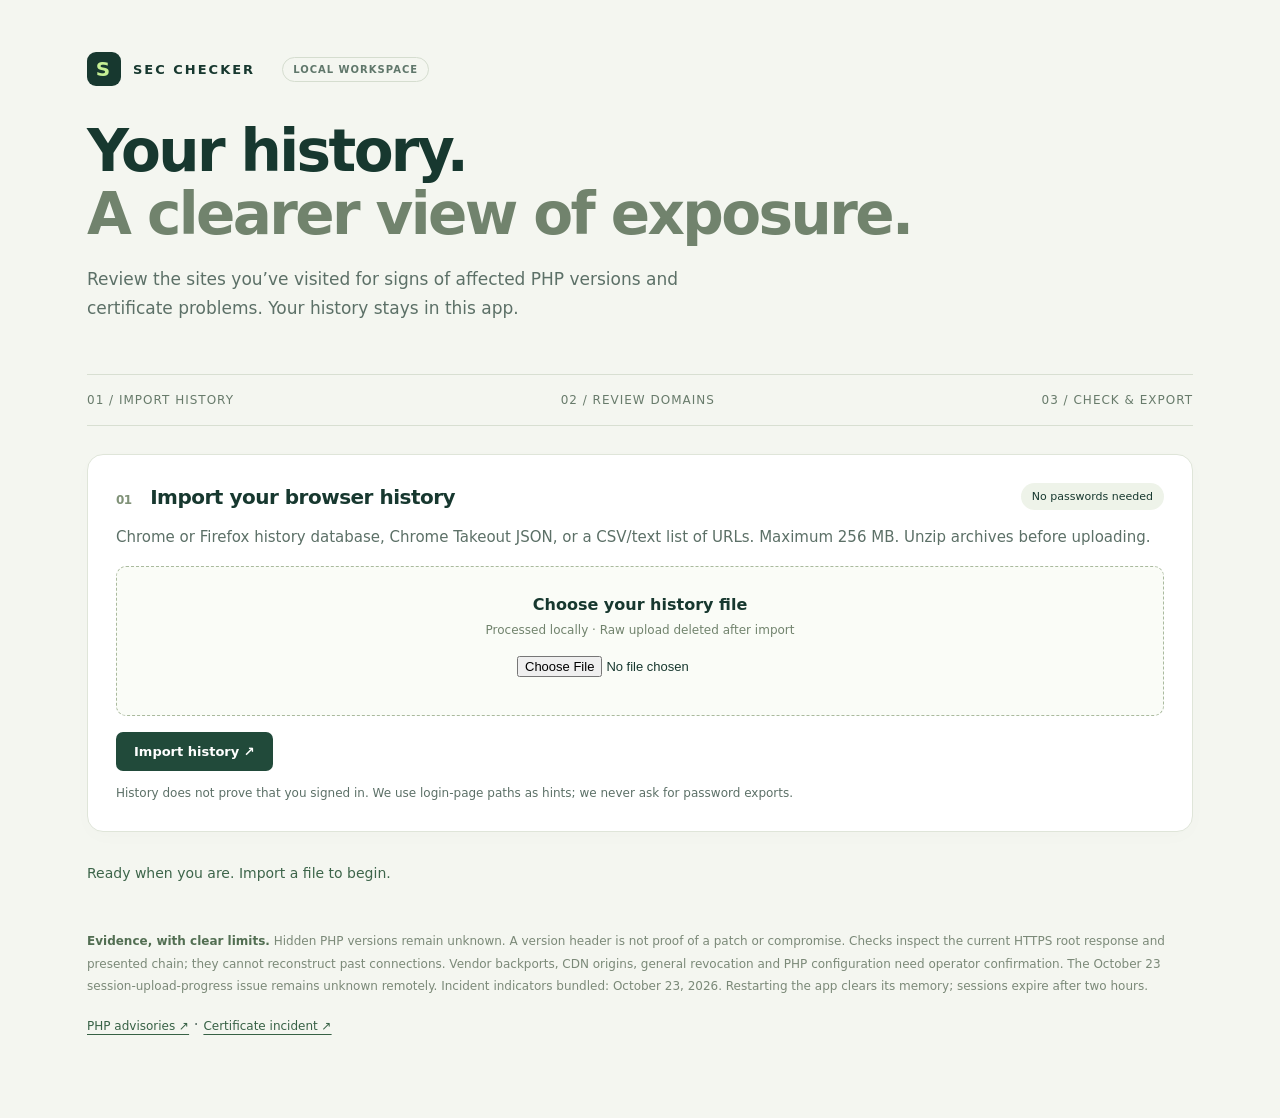
==== templates/index.html @ a04092db "Fri 23 Oct 16:47:16 BST 2026  - new project" ====
<!doctype html>
<html lang="en"><head><meta charset="utf-8"><meta name="viewport" content="width=device-width, initial-scale=1"><meta name="csrf-token" content="{{ csrf }}"><title>Sec Checker · Private exposure review</title><link rel="stylesheet" href="/static/app.css"></head>
<body><main><header><div class="brand"><span class="mark">S</span> SEC CHECKER <span class="local">LOCAL WORKSPACE</span></div><h1>Your history.<br><span>A clearer view of exposure.</span></h1><p>Review the sites you’ve visited for signs of affected PHP versions and certificate problems. Your history stays in this app.</p></header>
<div class="steps"><span>01 / Import history</span><span>02 / Review domains</span><span>03 / Check & export</span></div>
<section><div class="section-heading"><h2><b>01</b> Import your browser history</h2><span class="pill">No passwords needed</span></div><p>Chrome or Firefox history database, Chrome Takeout JSON, or a CSV/text list of URLs. Maximum 256 MB. Unzip archives before uploading.</p><form id="upload-form"><label class="upload-zone" for="history"><strong>Choose your history file</strong><span>Processed locally · Raw upload deleted after import</span><input id="history" name="history" type="file" required></label><button id="upload" type="submit">Import history <span>↗</span></button></form><p class="notice">History does not prove that you signed in. We use login-page paths as hints; we never ask for password exports.</p></section>
<section id="review" hidden><div class="section-heading"><h2><b>02</b> Decide what gets checked</h2><span id="domain-count" class="pill"></span></div><p>Common adult domains are filtered automatically. Review the remaining names and leave sensitive sites unchecked. The automatic filter is incomplete.</p><div class="tools"><input type="search" id="search" aria-label="Filter domains" placeholder="Search domains…"><button id="hints" class="secondary">Select login hints</button><button id="visible" class="secondary">Select visible</button><button id="none" class="secondary">Clear selection</button></div><div id="domains"></div><div class="selection"><span id="selected">0 selected</span><label><input id="reviewed" type="checkbox"> I reviewed the selection and excluded sensitive sites.</label></div><div class="actions"><button id="scan">Check selected sites ↗</button><button id="cancel" class="secondary" disabled>Stop scan</button><button id="clear" class="secondary">Clear imported data</button></div><p class="notice">Each selected site sees a direct anonymous connection from your IP address. No credentials, cookies or exploit payloads are sent. Private network addresses are skipped.</p></section>
<p id="message" role="status" aria-live="polite">Ready when you are. Import a file to begin.</p>
<section id="findings" hidden><div class="section-heading"><h2><b>03</b> Review the evidence</h2><div class="downloads"><a href="/api/report/html" download>HTML ↗</a><a href="/api/report/csv" download>CSV ↗</a><a href="/api/report/json" download>JSON ↗</a></div></div><div id="summary" class="summary"></div><progress id="progress" value="0" max="1"></progress><div class="table-wrap"><table><thead><tr><th>Domain</th><th>Certificate / TLS</th><th>PHP evidence</th></tr></thead><tbody id="results"></tbody></table></div></section>
<footer><strong>Evidence, with clear limits.</strong> Hidden PHP versions remain unknown. A version header is not proof of a patch or compromise. Checks inspect the current HTTPS root response and presented chain; they cannot reconstruct past connections. Vendor backports, CDN origins, general revocation and PHP configuration need operator confirmation. The October 23 session-upload-progress issue remains unknown remotely. Incident indicators bundled: October 23, 2026. Restarting the app clears its memory; sessions expire after two hours.<p><a href="https://www.php.net/archive/2026.php" target="_blank" rel="noreferrer">PHP advisories ↗</a> · <a href="https://emudhra.we-have-a-problem.com/" target="_blank" rel="noreferrer">Certificate incident ↗</a></p></footer></main><script src="/static/app.js"></script></body></html>
---- static/app.css ----
:root{font-family:Inter,ui-sans-serif,system-ui,sans-serif;color:#17382f;background:#f4f6f0;font-synthesis:none}*{box-sizing:border-box}body{margin:0}main{max-width:1170px;margin:auto;padding:44px 32px}header{padding:8px 0 34px;max-width:850px}.brand{font-size:13px;font-weight:800;letter-spacing:2px;display:flex;align-items:center;gap:12px}.mark{display:grid;place-items:center;width:34px;height:34px;background:#17382f;color:#c6ef94;border-radius:9px;font-size:20px}.local{font-size:10px;color:#60776b;border:1px solid #d5ddcf;border-radius:20px;padding:6px 10px;letter-spacing:1px;margin-left:15px}h1{font-size:clamp(35px,5vw,58px);line-height:1.08;letter-spacing:-2.6px;margin:34px 0 20px}h1 span{color:#71836d}p{font-size:15px;line-height:1.7;color:#5c7067}header p{max-width:640px;font-size:17px}.steps{display:flex;justify-content:space-between;padding:18px 0;border-block:1px solid #d8dfd2;color:#687b6b;font-size:12px;text-transform:uppercase;letter-spacing:1px;margin-bottom:28px}section{background:#fff;border:1px solid #dfe5d9;border-radius:16px;margin:20px 0;padding:28px;box-shadow:0 5px 20px #29452b04}.section-heading{display:flex;gap:16px;align-items:center;justify-content:space-between}h2{font-size:20px;letter-spacing:-.5px;margin:0}h2 b{font-size:12px;color:#809278;margin-right:12px}.pill{font-size:11px;background:#eef3e9;padding:7px 11px;border-radius:20px;white-space:nowrap}.upload-zone{display:flex;align-items:center;justify-content:center;flex-direction:column;gap:9px;background:#fafcf7;border:1px dashed #aaba9e;padding:28px;border-radius:10px}.upload-zone span{font-size:12px;color:#71836d}input[type=file]{font-size:13px;max-width:100%;margin:10px 0}button{border:0;background:#214a3a;color:white;padding:12px 18px;border-radius:7px;font:600 13px system-ui;cursor:pointer}button:hover{background:#316148}button:disabled{opacity:.45;cursor:default}.secondary{background:#eff3eb;color:#345442}.secondary:hover{background:#dfe8d9}form>button{margin-top:16px}.notice{font-size:12px;margin-bottom:0}.tools{display:flex;gap:8px;flex-wrap:wrap;margin:20px 0}input[type=search]{padding:11px;border:1px solid #d8dfd2;border-radius:7px;font:14px system-ui;flex:1;min-width:180px}input[type=checkbox]{accent-color:#245d42;width:16px;height:16px;vertical-align:middle}#domains{max-height:330px;overflow:auto;border:1px solid #e1e7dc;border-radius:8px}#domains label{display:flex;align-items:center;gap:10px;padding:11px 14px;border-bottom:1px solid #edf0e9;font-size:14px;overflow-wrap:anywhere}#domains label:last-child{border:0}.hint{font-size:10px;padding:4px 7px;border-radius:4px;background:#edf4dc;color:#50702c;margin-left:auto;white-space:nowrap}.selection{display:flex;justify-content:space-between;gap:15px;flex-wrap:wrap;padding:18px 0;font-size:13px}.actions{display:flex;gap:8px;flex-wrap:wrap}#message{padding:10px 0;font-size:14px;color:#3d654a}.downloads{display:flex;gap:12px}a{color:#376145;font-size:12px;text-underline-offset:4px}.table-wrap{overflow-x:auto}table{width:100%;border-collapse:collapse;text-align:left;font-size:12px}th{padding:14px 10px;color:#71836d;font-weight:500;border-bottom:1px solid #dfe6d9}td{padding:14px 10px;vertical-align:top;border-bottom:1px solid #edf0e9;line-height:1.6;min-width:180px}td:first-child{font-weight:600}td small{display:block;color:#71836d}.summary{display:flex;gap:12px;flex-wrap:wrap;margin:22px 0}.stat{background:#f4f6f0;border-radius:8px;padding:12px 20px;font-size:12px}.stat strong{font-size:24px;display:block}.risk{color:#9a5b19}progress{width:100%;height:6px;accent-color:#65994b;margin:0 0 16px}footer{font-size:12px;color:#7b8978;line-height:1.9;padding:20px 0}footer strong{color:#526e52}@media(max-width:650px){main{padding:24px 16px}section{padding:20px}.section-heading{align-items:flex-start;flex-direction:column}.local{display:none}.steps{font-size:9px;letter-spacing:0}.upload-zone{padding:16px}h1{letter-spacing:-1.5px}#domains label{font-size:12px}}
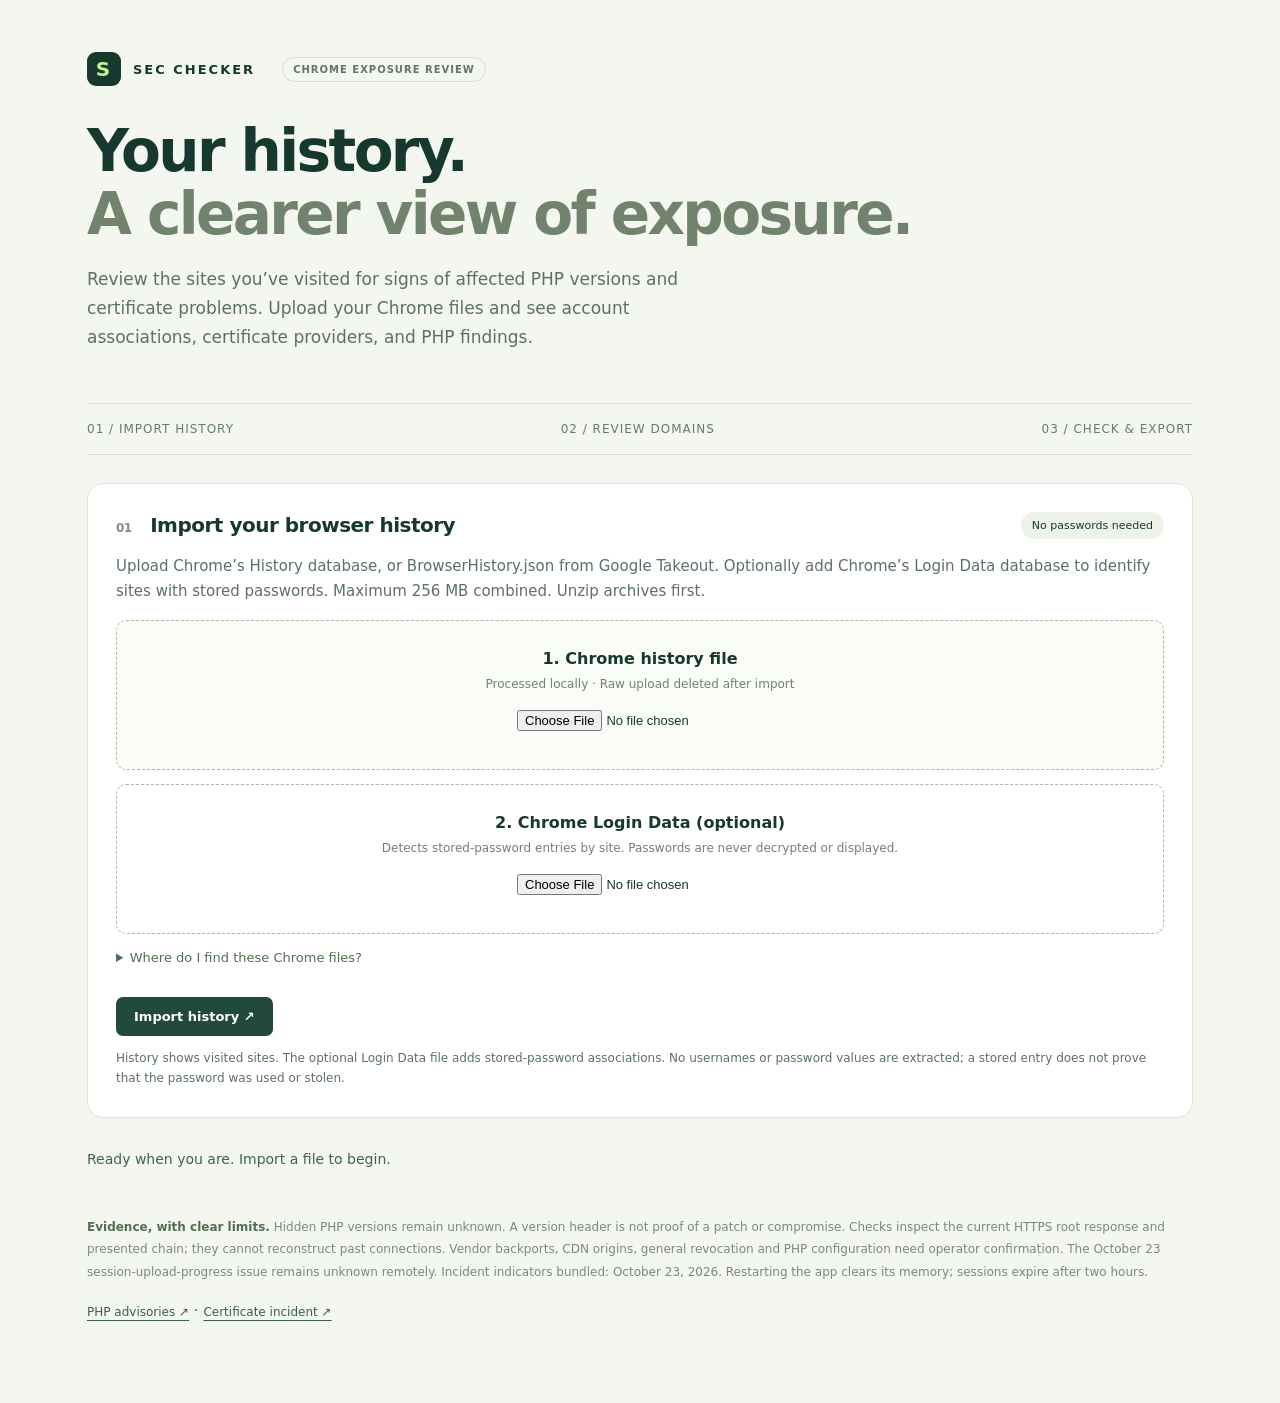
==== commit f98c1d61: "Allow server IP access and associate Chrome saved logins with exposure findings" ====
--- a/templates/index.html
+++ b/templates/index.html
@@ -1,9 +1,9 @@
 <!doctype html>
 <html lang="en"><head><meta charset="utf-8"><meta name="viewport" content="width=device-width, initial-scale=1"><meta name="csrf-token" content="{{ csrf }}"><title>Sec Checker · Private exposure review</title><link rel="stylesheet" href="/static/app.css"></head>
-<body><main><header><div class="brand"><span class="mark">S</span> SEC CHECKER <span class="local">LOCAL WORKSPACE</span></div><h1>Your history.<br><span>A clearer view of exposure.</span></h1><p>Review the sites you’ve visited for signs of affected PHP versions and certificate problems. Your history stays in this app.</p></header>
+<body><main><header><div class="brand"><span class="mark">S</span> SEC CHECKER <span class="local">CHROME EXPOSURE REVIEW</span></div><h1>Your history.<br><span>A clearer view of exposure.</span></h1><p>Review the sites you’ve visited for signs of affected PHP versions and certificate problems. Upload your Chrome files and see account associations, certificate providers, and PHP findings.</p></header>
 <div class="steps"><span>01 / Import history</span><span>02 / Review domains</span><span>03 / Check & export</span></div>
-<section><div class="section-heading"><h2><b>01</b> Import your browser history</h2><span class="pill">No passwords needed</span></div><p>Chrome or Firefox history database, Chrome Takeout JSON, or a CSV/text list of URLs. Maximum 256 MB. Unzip archives before uploading.</p><form id="upload-form"><label class="upload-zone" for="history"><strong>Choose your history file</strong><span>Processed locally · Raw upload deleted after import</span><input id="history" name="history" type="file" required></label><button id="upload" type="submit">Import history <span>↗</span></button></form><p class="notice">History does not prove that you signed in. We use login-page paths as hints; we never ask for password exports.</p></section>
-<section id="review" hidden><div class="section-heading"><h2><b>02</b> Decide what gets checked</h2><span id="domain-count" class="pill"></span></div><p>Common adult domains are filtered automatically. Review the remaining names and leave sensitive sites unchecked. The automatic filter is incomplete.</p><div class="tools"><input type="search" id="search" aria-label="Filter domains" placeholder="Search domains…"><button id="hints" class="secondary">Select login hints</button><button id="visible" class="secondary">Select visible</button><button id="none" class="secondary">Clear selection</button></div><div id="domains"></div><div class="selection"><span id="selected">0 selected</span><label><input id="reviewed" type="checkbox"> I reviewed the selection and excluded sensitive sites.</label></div><div class="actions"><button id="scan">Check selected sites ↗</button><button id="cancel" class="secondary" disabled>Stop scan</button><button id="clear" class="secondary">Clear imported data</button></div><p class="notice">Each selected site sees a direct anonymous connection from your IP address. No credentials, cookies or exploit payloads are sent. Private network addresses are skipped.</p></section>
+<section><div class="section-heading"><h2><b>01</b> Import your browser history</h2><span class="pill">No passwords needed</span></div><p>Upload Chrome’s History database, or BrowserHistory.json from Google Takeout. Optionally add Chrome’s Login Data database to identify sites with stored passwords. Maximum 256 MB combined. Unzip archives first.</p><form id="upload-form"><label class="upload-zone" for="history"><strong>1. Chrome history file</strong><span>Processed locally · Raw upload deleted after import</span><input id="history" name="history" type="file" required></label><label class="upload-zone optional-file" for="logins"><strong>2. Chrome Login Data (optional)</strong><span>Detects stored-password entries by site. Passwords are never decrypted or displayed.</span><input id="logins" name="logins" type="file"></label><details><summary>Where do I find these Chrome files?</summary><p>Open <code>chrome://version</code> in Chrome and locate <strong>Profile Path</strong>. Close Chrome completely, then copy <strong>History</strong> and optionally <strong>Login Data</strong> from that folder. Do not upload the entire profile, cookies, or a plaintext password CSV. The History file alone does not contain saved passwords.</p></details><button id="upload" type="submit">Import history <span>↗</span></button></form><p class="notice">History shows visited sites. The optional Login Data file adds stored-password associations. No usernames or password values are extracted; a stored entry does not prove that the password was used or stolen.</p></section>
+<section id="review" hidden><div class="section-heading"><h2><b>02</b> Decide what gets checked</h2><span id="domain-count" class="pill"></span></div><p>Common adult domains are filtered automatically. Review the remaining names and leave sensitive sites unchecked. The automatic filter is incomplete.</p><div class="tools"><input type="search" id="search" aria-label="Filter domains" placeholder="Search domains…"><button id="stored" class="secondary">Select stored-password sites</button><button id="hints" class="secondary">Select login hints</button><button id="visible" class="secondary">Select visible</button><button id="none" class="secondary">Clear selection</button></div><div id="domains"></div><div class="selection"><span id="selected">0 selected</span><label><input id="reviewed" type="checkbox"> I reviewed the selection and excluded sensitive sites.</label></div><div class="actions"><button id="scan">Check selected sites ↗</button><button id="cancel" class="secondary" disabled>Stop scan</button><button id="clear" class="secondary">Clear imported data</button></div><p class="notice">Each selected site sees a direct anonymous connection from your IP address. No credentials, cookies or exploit payloads are sent. Private network addresses are skipped.</p></section>
 <p id="message" role="status" aria-live="polite">Ready when you are. Import a file to begin.</p>
-<section id="findings" hidden><div class="section-heading"><h2><b>03</b> Review the evidence</h2><div class="downloads"><a href="/api/report/html" download>HTML ↗</a><a href="/api/report/csv" download>CSV ↗</a><a href="/api/report/json" download>JSON ↗</a></div></div><div id="summary" class="summary"></div><progress id="progress" value="0" max="1"></progress><div class="table-wrap"><table><thead><tr><th>Domain</th><th>Certificate / TLS</th><th>PHP evidence</th></tr></thead><tbody id="results"></tbody></table></div></section>
+<section id="findings" hidden><div class="section-heading"><h2><b>03</b> Review the evidence</h2><div class="downloads"><a href="/api/report/html" download>HTML ↗</a><a href="/api/report/csv" download>CSV ↗</a><a href="/api/report/json" download>JSON ↗</a></div></div><div id="summary" class="summary"></div><progress id="progress" value="0" max="1"></progress><div class="table-wrap"><table><thead><tr><th>Domain</th><th>Stored password</th><th>Certificate provider / TLS</th><th>PHP evidence</th></tr></thead><tbody id="results"></tbody></table></div></section>
 <footer><strong>Evidence, with clear limits.</strong> Hidden PHP versions remain unknown. A version header is not proof of a patch or compromise. Checks inspect the current HTTPS root response and presented chain; they cannot reconstruct past connections. Vendor backports, CDN origins, general revocation and PHP configuration need operator confirmation. The October 23 session-upload-progress issue remains unknown remotely. Incident indicators bundled: October 23, 2026. Restarting the app clears its memory; sessions expire after two hours.<p><a href="https://www.php.net/archive/2026.php" target="_blank" rel="noreferrer">PHP advisories ↗</a> · <a href="https://emudhra.we-have-a-problem.com/" target="_blank" rel="noreferrer">Certificate incident ↗</a></p></footer></main><script src="/static/app.js"></script></body></html>
--- a/static/app.css
+++ b/static/app.css
@@ -1 +1,3 @@
 :root{font-family:Inter,ui-sans-serif,system-ui,sans-serif;color:#17382f;background:#f4f6f0;font-synthesis:none}*{box-sizing:border-box}body{margin:0}main{max-width:1170px;margin:auto;padding:44px 32px}header{padding:8px 0 34px;max-width:850px}.brand{font-size:13px;font-weight:800;letter-spacing:2px;display:flex;align-items:center;gap:12px}.mark{display:grid;place-items:center;width:34px;height:34px;background:#17382f;color:#c6ef94;border-radius:9px;font-size:20px}.local{font-size:10px;color:#60776b;border:1px solid #d5ddcf;border-radius:20px;padding:6px 10px;letter-spacing:1px;margin-left:15px}h1{font-size:clamp(35px,5vw,58px);line-height:1.08;letter-spacing:-2.6px;margin:34px 0 20px}h1 span{color:#71836d}p{font-size:15px;line-height:1.7;color:#5c7067}header p{max-width:640px;font-size:17px}.steps{display:flex;justify-content:space-between;padding:18px 0;border-block:1px solid #d8dfd2;color:#687b6b;font-size:12px;text-transform:uppercase;letter-spacing:1px;margin-bottom:28px}section{background:#fff;border:1px solid #dfe5d9;border-radius:16px;margin:20px 0;padding:28px;box-shadow:0 5px 20px #29452b04}.section-heading{display:flex;gap:16px;align-items:center;justify-content:space-between}h2{font-size:20px;letter-spacing:-.5px;margin:0}h2 b{font-size:12px;color:#809278;margin-right:12px}.pill{font-size:11px;background:#eef3e9;padding:7px 11px;border-radius:20px;white-space:nowrap}.upload-zone{display:flex;align-items:center;justify-content:center;flex-direction:column;gap:9px;background:#fafcf7;border:1px dashed #aaba9e;padding:28px;border-radius:10px}.upload-zone span{font-size:12px;color:#71836d}input[type=file]{font-size:13px;max-width:100%;margin:10px 0}button{border:0;background:#214a3a;color:white;padding:12px 18px;border-radius:7px;font:600 13px system-ui;cursor:pointer}button:hover{background:#316148}button:disabled{opacity:.45;cursor:default}.secondary{background:#eff3eb;color:#345442}.secondary:hover{background:#dfe8d9}form>button{margin-top:16px}.notice{font-size:12px;margin-bottom:0}.tools{display:flex;gap:8px;flex-wrap:wrap;margin:20px 0}input[type=search]{padding:11px;border:1px solid #d8dfd2;border-radius:7px;font:14px system-ui;flex:1;min-width:180px}input[type=checkbox]{accent-color:#245d42;width:16px;height:16px;vertical-align:middle}#domains{max-height:330px;overflow:auto;border:1px solid #e1e7dc;border-radius:8px}#domains label{display:flex;align-items:center;gap:10px;padding:11px 14px;border-bottom:1px solid #edf0e9;font-size:14px;overflow-wrap:anywhere}#domains label:last-child{border:0}.hint{font-size:10px;padding:4px 7px;border-radius:4px;background:#edf4dc;color:#50702c;margin-left:auto;white-space:nowrap}.selection{display:flex;justify-content:space-between;gap:15px;flex-wrap:wrap;padding:18px 0;font-size:13px}.actions{display:flex;gap:8px;flex-wrap:wrap}#message{padding:10px 0;font-size:14px;color:#3d654a}.downloads{display:flex;gap:12px}a{color:#376145;font-size:12px;text-underline-offset:4px}.table-wrap{overflow-x:auto}table{width:100%;border-collapse:collapse;text-align:left;font-size:12px}th{padding:14px 10px;color:#71836d;font-weight:500;border-bottom:1px solid #dfe6d9}td{padding:14px 10px;vertical-align:top;border-bottom:1px solid #edf0e9;line-height:1.6;min-width:180px}td:first-child{font-weight:600}td small{display:block;color:#71836d}.summary{display:flex;gap:12px;flex-wrap:wrap;margin:22px 0}.stat{background:#f4f6f0;border-radius:8px;padding:12px 20px;font-size:12px}.stat strong{font-size:24px;display:block}.risk{color:#9a5b19}progress{width:100%;height:6px;accent-color:#65994b;margin:0 0 16px}footer{font-size:12px;color:#7b8978;line-height:1.9;padding:20px 0}footer strong{color:#526e52}@media(max-width:650px){main{padding:24px 16px}section{padding:20px}.section-heading{align-items:flex-start;flex-direction:column}.local{display:none}.steps{font-size:9px;letter-spacing:0}.upload-zone{padding:16px}h1{letter-spacing:-1.5px}#domains label{font-size:12px}}
+
+.optional-file{margin-top:14px;background:#fff}details{font-size:13px;margin:16px 0;color:#526e52}summary{cursor:pointer}code{font-size:12px}
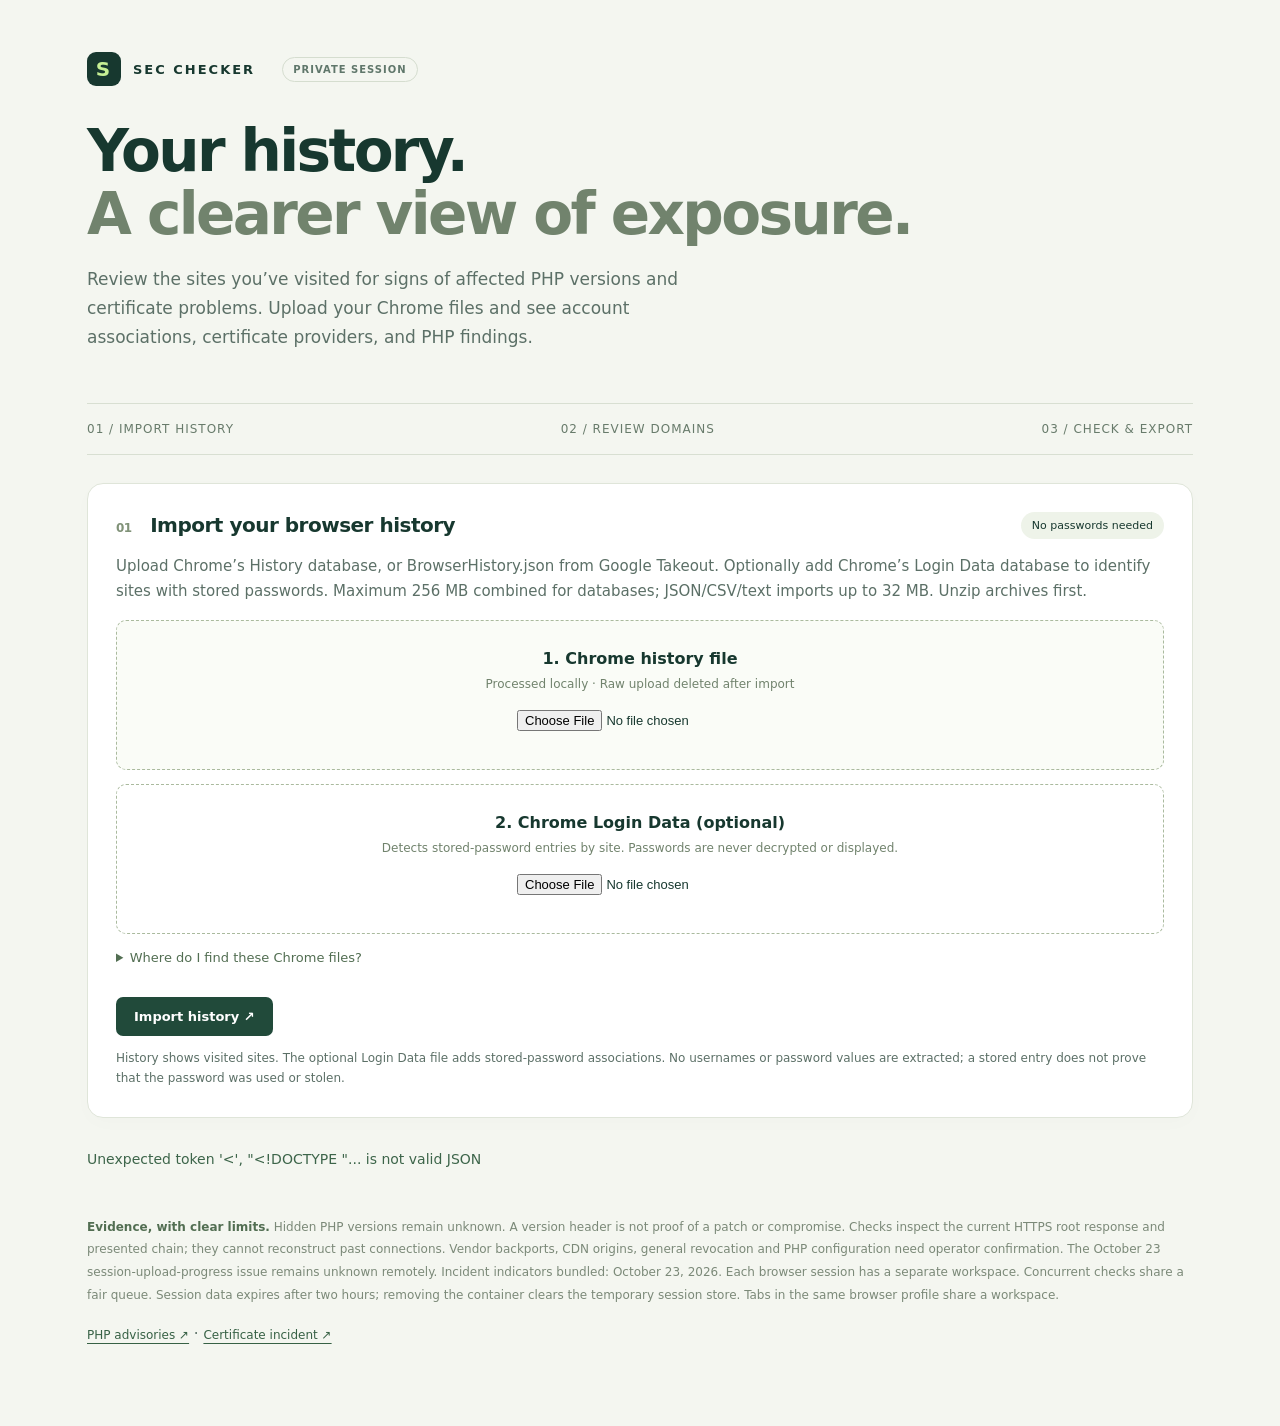
==== commit 1b402a19: "Support concurrent isolated reviews with a shared fair scan queue" ====
--- a/templates/index.html
+++ b/templates/index.html
@@ -1,9 +1,9 @@
 <!doctype html>
 <html lang="en"><head><meta charset="utf-8"><meta name="viewport" content="width=device-width, initial-scale=1"><meta name="csrf-token" content="{{ csrf }}"><title>Sec Checker · Private exposure review</title><link rel="stylesheet" href="/static/app.css"></head>
-<body><main><header><div class="brand"><span class="mark">S</span> SEC CHECKER <span class="local">CHROME EXPOSURE REVIEW</span></div><h1>Your history.<br><span>A clearer view of exposure.</span></h1><p>Review the sites you’ve visited for signs of affected PHP versions and certificate problems. Upload your Chrome files and see account associations, certificate providers, and PHP findings.</p></header>
+<body><main><header><div class="brand"><span class="mark">S</span> SEC CHECKER <span class="local">PRIVATE SESSION</span></div><h1>Your history.<br><span>A clearer view of exposure.</span></h1><p>Review the sites you’ve visited for signs of affected PHP versions and certificate problems. Upload your Chrome files and see account associations, certificate providers, and PHP findings.</p></header>
 <div class="steps"><span>01 / Import history</span><span>02 / Review domains</span><span>03 / Check & export</span></div>
-<section><div class="section-heading"><h2><b>01</b> Import your browser history</h2><span class="pill">No passwords needed</span></div><p>Upload Chrome’s History database, or BrowserHistory.json from Google Takeout. Optionally add Chrome’s Login Data database to identify sites with stored passwords. Maximum 256 MB combined. Unzip archives first.</p><form id="upload-form"><label class="upload-zone" for="history"><strong>1. Chrome history file</strong><span>Processed locally · Raw upload deleted after import</span><input id="history" name="history" type="file" required></label><label class="upload-zone optional-file" for="logins"><strong>2. Chrome Login Data (optional)</strong><span>Detects stored-password entries by site. Passwords are never decrypted or displayed.</span><input id="logins" name="logins" type="file"></label><details><summary>Where do I find these Chrome files?</summary><p>Open <code>chrome://version</code> in Chrome and locate <strong>Profile Path</strong>. Close Chrome completely, then copy <strong>History</strong> and optionally <strong>Login Data</strong> from that folder. Do not upload the entire profile, cookies, or a plaintext password CSV. The History file alone does not contain saved passwords.</p></details><button id="upload" type="submit">Import history <span>↗</span></button></form><p class="notice">History shows visited sites. The optional Login Data file adds stored-password associations. No usernames or password values are extracted; a stored entry does not prove that the password was used or stolen.</p></section>
+<section><div class="section-heading"><h2><b>01</b> Import your browser history</h2><span class="pill">No passwords needed</span></div><p>Upload Chrome’s History database, or BrowserHistory.json from Google Takeout. Optionally add Chrome’s Login Data database to identify sites with stored passwords. Maximum 256 MB combined for databases; JSON/CSV/text imports up to 32 MB. Unzip archives first.</p><form id="upload-form"><label class="upload-zone" for="history"><strong>1. Chrome history file</strong><span>Processed locally · Raw upload deleted after import</span><input id="history" name="history" type="file" required></label><label class="upload-zone optional-file" for="logins"><strong>2. Chrome Login Data (optional)</strong><span>Detects stored-password entries by site. Passwords are never decrypted or displayed.</span><input id="logins" name="logins" type="file"></label><details><summary>Where do I find these Chrome files?</summary><p>Open <code>chrome://version</code> in Chrome and locate <strong>Profile Path</strong>. Close Chrome completely, then copy <strong>History</strong> and optionally <strong>Login Data</strong> from that folder. Do not upload the entire profile, cookies, or a plaintext password CSV. The History file alone does not contain saved passwords.</p></details><button id="upload" type="submit">Import history <span>↗</span></button></form><p class="notice">History shows visited sites. The optional Login Data file adds stored-password associations. No usernames or password values are extracted; a stored entry does not prove that the password was used or stolen.</p></section>
 <section id="review" hidden><div class="section-heading"><h2><b>02</b> Decide what gets checked</h2><span id="domain-count" class="pill"></span></div><p>Common adult domains are filtered automatically. Review the remaining names and leave sensitive sites unchecked. The automatic filter is incomplete.</p><div class="tools"><input type="search" id="search" aria-label="Filter domains" placeholder="Search domains…"><button id="stored" class="secondary">Select stored-password sites</button><button id="hints" class="secondary">Select login hints</button><button id="visible" class="secondary">Select visible</button><button id="none" class="secondary">Clear selection</button></div><div id="domains"></div><div class="selection"><span id="selected">0 selected</span><label><input id="reviewed" type="checkbox"> I reviewed the selection and excluded sensitive sites.</label></div><div class="actions"><button id="scan">Check selected sites ↗</button><button id="cancel" class="secondary" disabled>Stop scan</button><button id="clear" class="secondary">Clear imported data</button></div><p class="notice">Each selected site sees a direct anonymous connection from your IP address. No credentials, cookies or exploit payloads are sent. Private network addresses are skipped.</p></section>
 <p id="message" role="status" aria-live="polite">Ready when you are. Import a file to begin.</p>
 <section id="findings" hidden><div class="section-heading"><h2><b>03</b> Review the evidence</h2><div class="downloads"><a href="/api/report/html" download>HTML ↗</a><a href="/api/report/csv" download>CSV ↗</a><a href="/api/report/json" download>JSON ↗</a></div></div><div id="summary" class="summary"></div><progress id="progress" value="0" max="1"></progress><div class="table-wrap"><table><thead><tr><th>Domain</th><th>Stored password</th><th>Certificate provider / TLS</th><th>PHP evidence</th></tr></thead><tbody id="results"></tbody></table></div></section>
-<footer><strong>Evidence, with clear limits.</strong> Hidden PHP versions remain unknown. A version header is not proof of a patch or compromise. Checks inspect the current HTTPS root response and presented chain; they cannot reconstruct past connections. Vendor backports, CDN origins, general revocation and PHP configuration need operator confirmation. The October 23 session-upload-progress issue remains unknown remotely. Incident indicators bundled: October 23, 2026. Restarting the app clears its memory; sessions expire after two hours.<p><a href="https://www.php.net/archive/2026.php" target="_blank" rel="noreferrer">PHP advisories ↗</a> · <a href="https://emudhra.we-have-a-problem.com/" target="_blank" rel="noreferrer">Certificate incident ↗</a></p></footer></main><script src="/static/app.js"></script></body></html>
+<footer><strong>Evidence, with clear limits.</strong> Hidden PHP versions remain unknown. A version header is not proof of a patch or compromise. Checks inspect the current HTTPS root response and presented chain; they cannot reconstruct past connections. Vendor backports, CDN origins, general revocation and PHP configuration need operator confirmation. The October 23 session-upload-progress issue remains unknown remotely. Incident indicators bundled: October 23, 2026. Each browser session has a separate workspace. Concurrent checks share a fair queue. Session data expires after two hours; removing the container clears the temporary session store. Tabs in the same browser profile share a workspace.<p><a href="https://www.php.net/archive/2026.php" target="_blank" rel="noreferrer">PHP advisories ↗</a> · <a href="https://emudhra.we-have-a-problem.com/" target="_blank" rel="noreferrer">Certificate incident ↗</a></p></footer></main><script src="/static/app.js"></script></body></html>
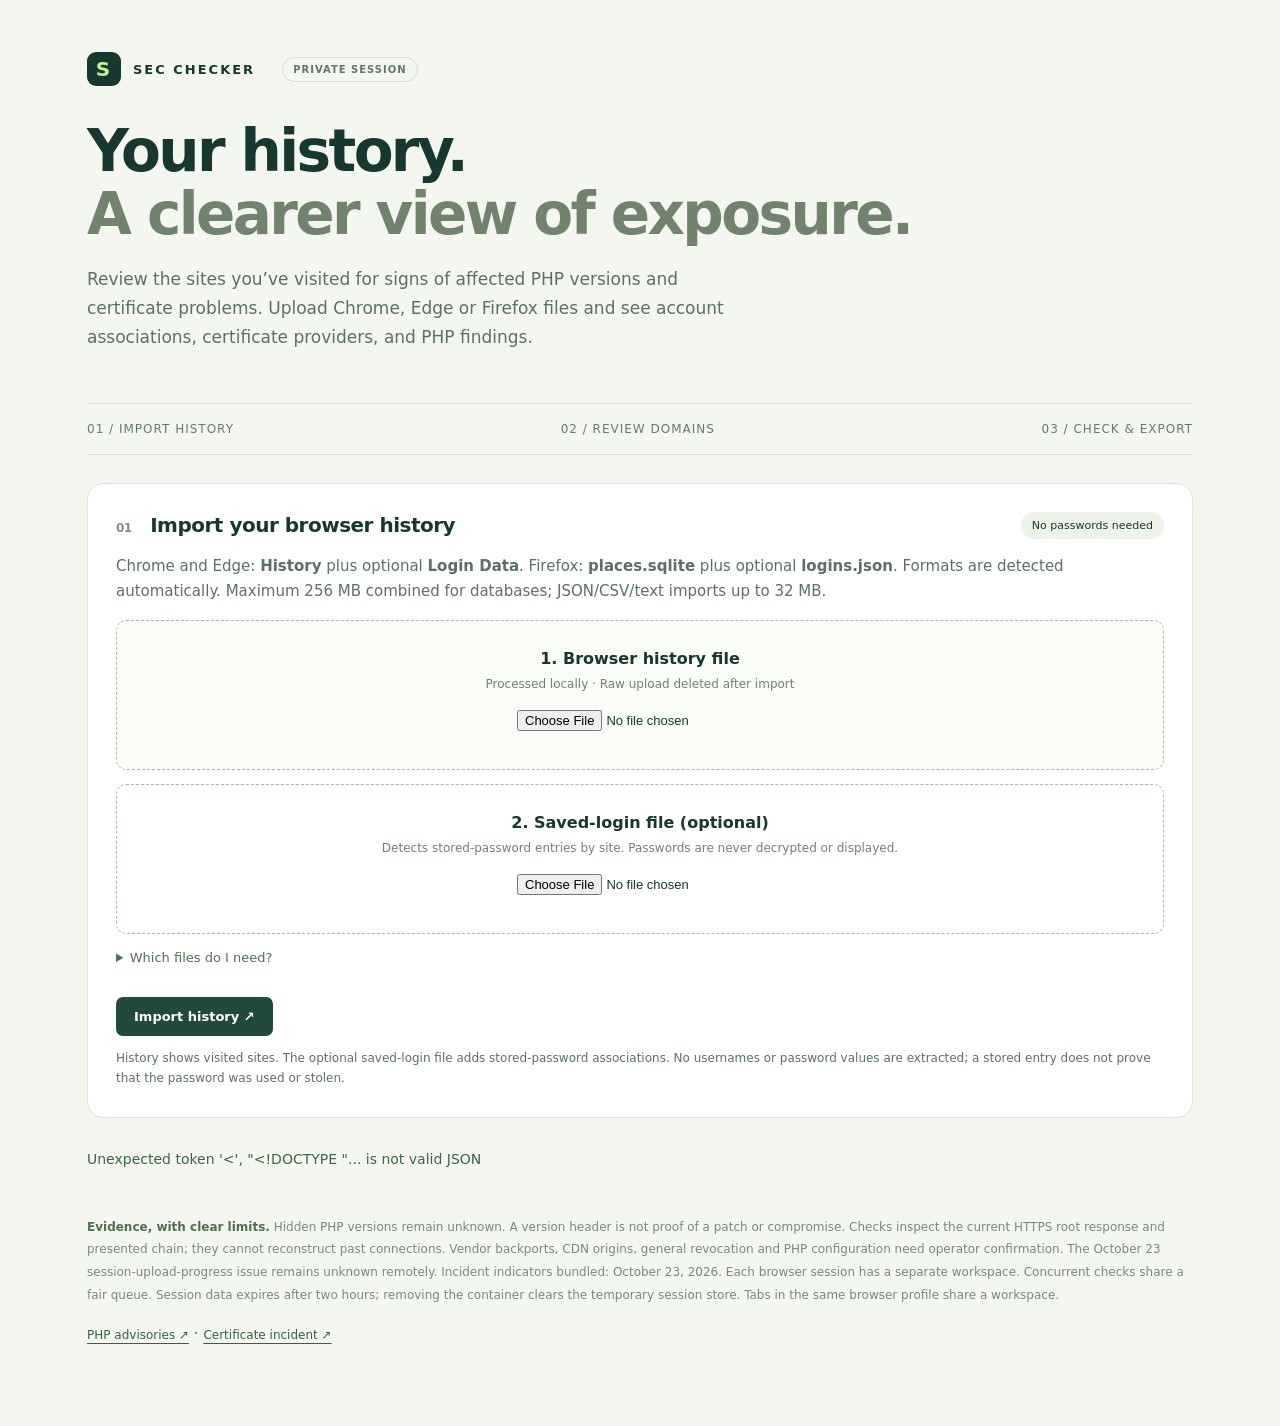
==== commit da3895e4: "Explain and filter investigation findings; support Firefox and Edge login imports" ====
--- a/templates/index.html
+++ b/templates/index.html
@@ -1,9 +1,9 @@
 <!doctype html>
 <html lang="en"><head><meta charset="utf-8"><meta name="viewport" content="width=device-width, initial-scale=1"><meta name="csrf-token" content="{{ csrf }}"><title>Sec Checker · Private exposure review</title><link rel="stylesheet" href="/static/app.css"></head>
-<body><main><header><div class="brand"><span class="mark">S</span> SEC CHECKER <span class="local">PRIVATE SESSION</span></div><h1>Your history.<br><span>A clearer view of exposure.</span></h1><p>Review the sites you’ve visited for signs of affected PHP versions and certificate problems. Upload your Chrome files and see account associations, certificate providers, and PHP findings.</p></header>
+<body><main><header><div class="brand"><span class="mark">S</span> SEC CHECKER <span class="local">PRIVATE SESSION</span></div><h1>Your history.<br><span>A clearer view of exposure.</span></h1><p>Review the sites you’ve visited for signs of affected PHP versions and certificate problems. Upload Chrome, Edge or Firefox files and see account associations, certificate providers, and PHP findings.</p></header>
 <div class="steps"><span>01 / Import history</span><span>02 / Review domains</span><span>03 / Check & export</span></div>
-<section><div class="section-heading"><h2><b>01</b> Import your browser history</h2><span class="pill">No passwords needed</span></div><p>Upload Chrome’s History database, or BrowserHistory.json from Google Takeout. Optionally add Chrome’s Login Data database to identify sites with stored passwords. Maximum 256 MB combined for databases; JSON/CSV/text imports up to 32 MB. Unzip archives first.</p><form id="upload-form"><label class="upload-zone" for="history"><strong>1. Chrome history file</strong><span>Processed locally · Raw upload deleted after import</span><input id="history" name="history" type="file" required></label><label class="upload-zone optional-file" for="logins"><strong>2. Chrome Login Data (optional)</strong><span>Detects stored-password entries by site. Passwords are never decrypted or displayed.</span><input id="logins" name="logins" type="file"></label><details><summary>Where do I find these Chrome files?</summary><p>Open <code>chrome://version</code> in Chrome and locate <strong>Profile Path</strong>. Close Chrome completely, then copy <strong>History</strong> and optionally <strong>Login Data</strong> from that folder. Do not upload the entire profile, cookies, or a plaintext password CSV. The History file alone does not contain saved passwords.</p></details><button id="upload" type="submit">Import history <span>↗</span></button></form><p class="notice">History shows visited sites. The optional Login Data file adds stored-password associations. No usernames or password values are extracted; a stored entry does not prove that the password was used or stolen.</p></section>
+<section><div class="section-heading"><h2><b>01</b> Import your browser history</h2><span class="pill">No passwords needed</span></div><p>Chrome and Edge: <strong>History</strong> plus optional <strong>Login Data</strong>. Firefox: <strong>places.sqlite</strong> plus optional <strong>logins.json</strong>. Formats are detected automatically. Maximum 256 MB combined for databases; JSON/CSV/text imports up to 32 MB.</p><form id="upload-form"><label class="upload-zone" for="history"><strong>1. Browser history file</strong><span>Processed locally · Raw upload deleted after import</span><input id="history" name="history" type="file" required></label><label class="upload-zone optional-file" for="logins"><strong>2. Saved-login file (optional)</strong><span>Detects stored-password entries by site. Passwords are never decrypted or displayed.</span><input id="logins" name="logins" type="file"></label><details><summary>Which files do I need?</summary><table><thead><tr><th>Browser</th><th>Find the profile</th><th>History</th><th>Optional logins</th></tr></thead><tbody><tr><td>Chrome</td><td><code>chrome://version</code> → Profile Path</td><td>History</td><td>Login Data</td></tr><tr><td>Edge</td><td><code>edge://version</code> → Profile Path</td><td>History</td><td>Login Data (compatible logins SQLite stores)</td></tr><tr><td>Firefox</td><td><code>about:support</code> → Profile Folder</td><td>places.sqlite</td><td>logins.json</td></tr></tbody></table><p>Close the browser completely before copying files. Upload copies, not the whole profile. Firefox’s <strong>key4.db is not needed</strong>: we read site associations only, without decrypting usernames or passwords. Do not upload cookies or plaintext password CSV exports. Chrome Takeout JSON and URL lists are also accepted. History and login files should come from the same browser profile.</p></details><button id="upload" type="submit">Import history <span>↗</span></button></form><p class="notice">History shows visited sites. The optional saved-login file adds stored-password associations. No usernames or password values are extracted; a stored entry does not prove that the password was used or stolen.</p></section>
 <section id="review" hidden><div class="section-heading"><h2><b>02</b> Decide what gets checked</h2><span id="domain-count" class="pill"></span></div><p>Common adult domains are filtered automatically. Review the remaining names and leave sensitive sites unchecked. The automatic filter is incomplete.</p><div class="tools"><input type="search" id="search" aria-label="Filter domains" placeholder="Search domains…"><button id="stored" class="secondary">Select stored-password sites</button><button id="hints" class="secondary">Select login hints</button><button id="visible" class="secondary">Select visible</button><button id="none" class="secondary">Clear selection</button></div><div id="domains"></div><div class="selection"><span id="selected">0 selected</span><label><input id="reviewed" type="checkbox"> I reviewed the selection and excluded sensitive sites.</label></div><div class="actions"><button id="scan">Check selected sites ↗</button><button id="cancel" class="secondary" disabled>Stop scan</button><button id="clear" class="secondary">Clear imported data</button></div><p class="notice">Each selected site sees a direct anonymous connection from your IP address. No credentials, cookies or exploit payloads are sent. Private network addresses are skipped.</p></section>
 <p id="message" role="status" aria-live="polite">Ready when you are. Import a file to begin.</p>
-<section id="findings" hidden><div class="section-heading"><h2><b>03</b> Review the evidence</h2><div class="downloads"><a href="/api/report/html" download>HTML ↗</a><a href="/api/report/csv" download>CSV ↗</a><a href="/api/report/json" download>JSON ↗</a></div></div><div id="summary" class="summary"></div><progress id="progress" value="0" max="1"></progress><div class="table-wrap"><table><thead><tr><th>Domain</th><th>Stored password</th><th>Certificate provider / TLS</th><th>PHP evidence</th></tr></thead><tbody id="results"></tbody></table></div></section>
+<section id="findings" hidden><div class="section-heading"><h2><b>03</b> Review the evidence</h2><div class="downloads"><a href="/api/report/html" download>HTML ↗</a><a href="/api/report/csv" download>CSV ↗</a><a href="/api/report/json" download>JSON ↗</a></div></div><div id="summary" class="summary"></div><div class="result-tools" role="group" aria-label="Filter results"><button id="filter-all" class="secondary" aria-pressed="true">All results</button><button id="filter-investigation" class="secondary" aria-pressed="false">Needs investigation</button><button id="filter-incomplete" class="secondary" aria-pressed="false">Incomplete checks</button><input id="result-search" type="search" placeholder="Find a domain in results…" aria-label="Search result domains"></div><p id="result-count" aria-live="polite"></p><progress id="progress" value="0" max="1"></progress><div class="table-wrap"><table><thead><tr><th>Domain</th><th>Stored password</th><th>Certificate provider / TLS</th><th>PHP evidence</th><th>Investigation / next step</th></tr></thead><tbody id="results"></tbody></table></div></section>
 <footer><strong>Evidence, with clear limits.</strong> Hidden PHP versions remain unknown. A version header is not proof of a patch or compromise. Checks inspect the current HTTPS root response and presented chain; they cannot reconstruct past connections. Vendor backports, CDN origins, general revocation and PHP configuration need operator confirmation. The October 23 session-upload-progress issue remains unknown remotely. Incident indicators bundled: October 23, 2026. Each browser session has a separate workspace. Concurrent checks share a fair queue. Session data expires after two hours; removing the container clears the temporary session store. Tabs in the same browser profile share a workspace.<p><a href="https://www.php.net/archive/2026.php" target="_blank" rel="noreferrer">PHP advisories ↗</a> · <a href="https://emudhra.we-have-a-problem.com/" target="_blank" rel="noreferrer">Certificate incident ↗</a></p></footer></main><script src="/static/app.js"></script></body></html>
--- a/static/app.css
+++ b/static/app.css
@@ -1,3 +1,7 @@
 :root{font-family:Inter,ui-sans-serif,system-ui,sans-serif;color:#17382f;background:#f4f6f0;font-synthesis:none}*{box-sizing:border-box}body{margin:0}main{max-width:1170px;margin:auto;padding:44px 32px}header{padding:8px 0 34px;max-width:850px}.brand{font-size:13px;font-weight:800;letter-spacing:2px;display:flex;align-items:center;gap:12px}.mark{display:grid;place-items:center;width:34px;height:34px;background:#17382f;color:#c6ef94;border-radius:9px;font-size:20px}.local{font-size:10px;color:#60776b;border:1px solid #d5ddcf;border-radius:20px;padding:6px 10px;letter-spacing:1px;margin-left:15px}h1{font-size:clamp(35px,5vw,58px);line-height:1.08;letter-spacing:-2.6px;margin:34px 0 20px}h1 span{color:#71836d}p{font-size:15px;line-height:1.7;color:#5c7067}header p{max-width:640px;font-size:17px}.steps{display:flex;justify-content:space-between;padding:18px 0;border-block:1px solid #d8dfd2;color:#687b6b;font-size:12px;text-transform:uppercase;letter-spacing:1px;margin-bottom:28px}section{background:#fff;border:1px solid #dfe5d9;border-radius:16px;margin:20px 0;padding:28px;box-shadow:0 5px 20px #29452b04}.section-heading{display:flex;gap:16px;align-items:center;justify-content:space-between}h2{font-size:20px;letter-spacing:-.5px;margin:0}h2 b{font-size:12px;color:#809278;margin-right:12px}.pill{font-size:11px;background:#eef3e9;padding:7px 11px;border-radius:20px;white-space:nowrap}.upload-zone{display:flex;align-items:center;justify-content:center;flex-direction:column;gap:9px;background:#fafcf7;border:1px dashed #aaba9e;padding:28px;border-radius:10px}.upload-zone span{font-size:12px;color:#71836d}input[type=file]{font-size:13px;max-width:100%;margin:10px 0}button{border:0;background:#214a3a;color:white;padding:12px 18px;border-radius:7px;font:600 13px system-ui;cursor:pointer}button:hover{background:#316148}button:disabled{opacity:.45;cursor:default}.secondary{background:#eff3eb;color:#345442}.secondary:hover{background:#dfe8d9}form>button{margin-top:16px}.notice{font-size:12px;margin-bottom:0}.tools{display:flex;gap:8px;flex-wrap:wrap;margin:20px 0}input[type=search]{padding:11px;border:1px solid #d8dfd2;border-radius:7px;font:14px system-ui;flex:1;min-width:180px}input[type=checkbox]{accent-color:#245d42;width:16px;height:16px;vertical-align:middle}#domains{max-height:330px;overflow:auto;border:1px solid #e1e7dc;border-radius:8px}#domains label{display:flex;align-items:center;gap:10px;padding:11px 14px;border-bottom:1px solid #edf0e9;font-size:14px;overflow-wrap:anywhere}#domains label:last-child{border:0}.hint{font-size:10px;padding:4px 7px;border-radius:4px;background:#edf4dc;color:#50702c;margin-left:auto;white-space:nowrap}.selection{display:flex;justify-content:space-between;gap:15px;flex-wrap:wrap;padding:18px 0;font-size:13px}.actions{display:flex;gap:8px;flex-wrap:wrap}#message{padding:10px 0;font-size:14px;color:#3d654a}.downloads{display:flex;gap:12px}a{color:#376145;font-size:12px;text-underline-offset:4px}.table-wrap{overflow-x:auto}table{width:100%;border-collapse:collapse;text-align:left;font-size:12px}th{padding:14px 10px;color:#71836d;font-weight:500;border-bottom:1px solid #dfe6d9}td{padding:14px 10px;vertical-align:top;border-bottom:1px solid #edf0e9;line-height:1.6;min-width:180px}td:first-child{font-weight:600}td small{display:block;color:#71836d}.summary{display:flex;gap:12px;flex-wrap:wrap;margin:22px 0}.stat{background:#f4f6f0;border-radius:8px;padding:12px 20px;font-size:12px}.stat strong{font-size:24px;display:block}.risk{color:#9a5b19}progress{width:100%;height:6px;accent-color:#65994b;margin:0 0 16px}footer{font-size:12px;color:#7b8978;line-height:1.9;padding:20px 0}footer strong{color:#526e52}@media(max-width:650px){main{padding:24px 16px}section{padding:20px}.section-heading{align-items:flex-start;flex-direction:column}.local{display:none}.steps{font-size:9px;letter-spacing:0}.upload-zone{padding:16px}h1{letter-spacing:-1.5px}#domains label{font-size:12px}}
 
 .optional-file{margin-top:14px;background:#fff}details{font-size:13px;margin:16px 0;color:#526e52}summary{cursor:pointer}code{font-size:12px}
+
+.result-tools{display:flex;gap:8px;flex-wrap:wrap;align-items:center;margin:16px 0}.result-tools button[aria-pressed=true]{background:#214a3a;color:#fff}.stat-button{text-align:left;background:#f4f6f0;color:#17382f;border:1px solid transparent}.stat-button:hover{background:#e7efdb;border-color:#a8c27e}.stat-button[aria-pressed=true]{border-color:#65994b}.flagged{background:#fff8ed}.flagged td:first-child{border-left:4px solid #c27b22}.severity{display:inline-block;padding:3px 8px;background:#ffe4b8;color:#713d05;border-radius:5px;font-size:11px;margin:0 0 7px}.severity.critical{background:#ffd6d0;color:#8a2319}.finding{min-width:240px;margin-bottom:14px}.finding:last-child{margin-bottom:0}.finding strong,.finding small{display:block;margin-bottom:7px}.finding a{font-weight:600}#result-count{font-size:12px}.empty-results{text-align:center;padding:30px;color:#71836d}
+
+.row-flag{color:#8b4d09;font-weight:700;margin-top:7px}
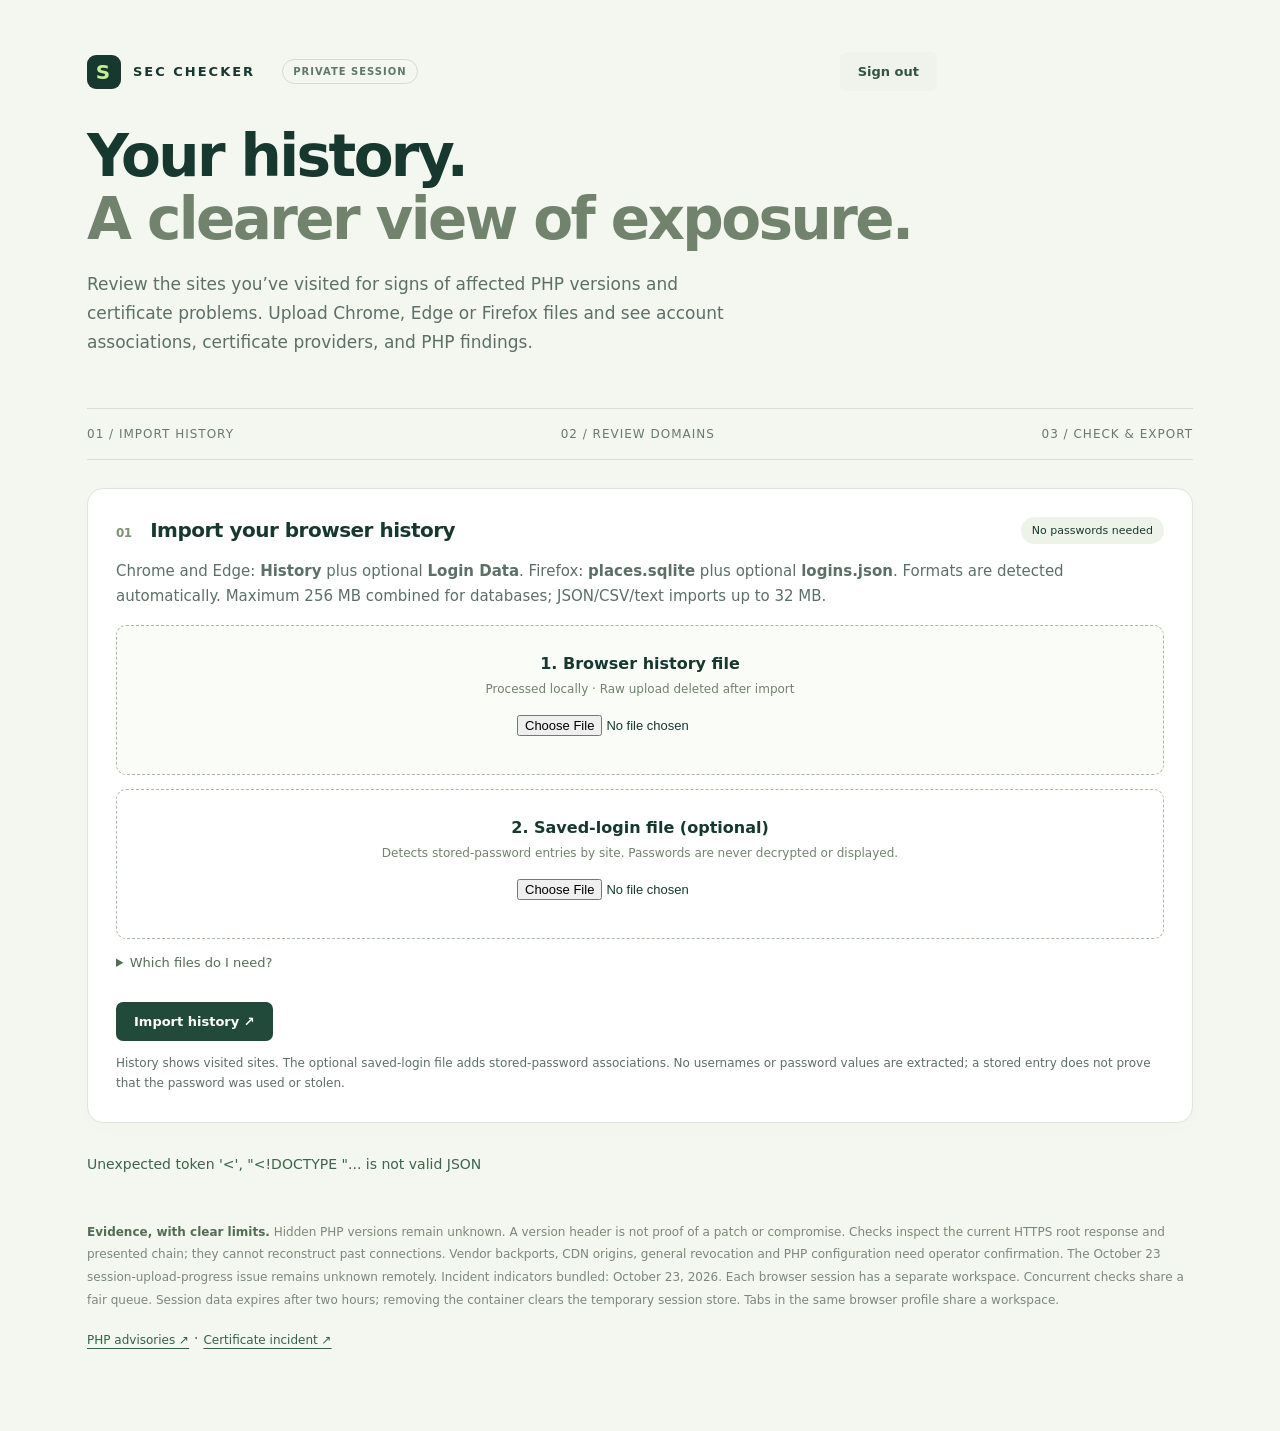
==== commit 6126274f: "Require password sign-in and revoke access on logout" ====
--- a/templates/index.html
+++ b/templates/index.html
@@ -1,9 +1,9 @@
 <!doctype html>
 <html lang="en"><head><meta charset="utf-8"><meta name="viewport" content="width=device-width, initial-scale=1"><meta name="csrf-token" content="{{ csrf }}"><title>Sec Checker · Private exposure review</title><link rel="stylesheet" href="/static/app.css"></head>
-<body><main><header><div class="brand"><span class="mark">S</span> SEC CHECKER <span class="local">PRIVATE SESSION</span></div><h1>Your history.<br><span>A clearer view of exposure.</span></h1><p>Review the sites you’ve visited for signs of affected PHP versions and certificate problems. Upload Chrome, Edge or Firefox files and see account associations, certificate providers, and PHP findings.</p></header>
+<body><main><header><div class="brand"><span class="mark">S</span> SEC CHECKER <span class="local">PRIVATE SESSION</span><button id="logout" class="secondary">Sign out</button></div><h1>Your history.<br><span>A clearer view of exposure.</span></h1><p>Review the sites you’ve visited for signs of affected PHP versions and certificate problems. Upload Chrome, Edge or Firefox files and see account associations, certificate providers, and PHP findings.</p></header>
 <div class="steps"><span>01 / Import history</span><span>02 / Review domains</span><span>03 / Check & export</span></div>
 <section><div class="section-heading"><h2><b>01</b> Import your browser history</h2><span class="pill">No passwords needed</span></div><p>Chrome and Edge: <strong>History</strong> plus optional <strong>Login Data</strong>. Firefox: <strong>places.sqlite</strong> plus optional <strong>logins.json</strong>. Formats are detected automatically. Maximum 256 MB combined for databases; JSON/CSV/text imports up to 32 MB.</p><form id="upload-form"><label class="upload-zone" for="history"><strong>1. Browser history file</strong><span>Processed locally · Raw upload deleted after import</span><input id="history" name="history" type="file" required></label><label class="upload-zone optional-file" for="logins"><strong>2. Saved-login file (optional)</strong><span>Detects stored-password entries by site. Passwords are never decrypted or displayed.</span><input id="logins" name="logins" type="file"></label><details><summary>Which files do I need?</summary><table><thead><tr><th>Browser</th><th>Find the profile</th><th>History</th><th>Optional logins</th></tr></thead><tbody><tr><td>Chrome</td><td><code>chrome://version</code> → Profile Path</td><td>History</td><td>Login Data</td></tr><tr><td>Edge</td><td><code>edge://version</code> → Profile Path</td><td>History</td><td>Login Data (compatible logins SQLite stores)</td></tr><tr><td>Firefox</td><td><code>about:support</code> → Profile Folder</td><td>places.sqlite</td><td>logins.json</td></tr></tbody></table><p>Close the browser completely before copying files. Upload copies, not the whole profile. Firefox’s <strong>key4.db is not needed</strong>: we read site associations only, without decrypting usernames or passwords. Do not upload cookies or plaintext password CSV exports. Chrome Takeout JSON and URL lists are also accepted. History and login files should come from the same browser profile.</p></details><button id="upload" type="submit">Import history <span>↗</span></button></form><p class="notice">History shows visited sites. The optional saved-login file adds stored-password associations. No usernames or password values are extracted; a stored entry does not prove that the password was used or stolen.</p></section>
-<section id="review" hidden><div class="section-heading"><h2><b>02</b> Decide what gets checked</h2><span id="domain-count" class="pill"></span></div><p>Common adult domains are filtered automatically. Review the remaining names and leave sensitive sites unchecked. The automatic filter is incomplete.</p><div class="tools"><input type="search" id="search" aria-label="Filter domains" placeholder="Search domains…"><button id="stored" class="secondary">Select stored-password sites</button><button id="hints" class="secondary">Select login hints</button><button id="visible" class="secondary">Select visible</button><button id="none" class="secondary">Clear selection</button></div><div id="domains"></div><div class="selection"><span id="selected">0 selected</span><label><input id="reviewed" type="checkbox"> I reviewed the selection and excluded sensitive sites.</label></div><div class="actions"><button id="scan">Check selected sites ↗</button><button id="cancel" class="secondary" disabled>Stop scan</button><button id="clear" class="secondary">Clear imported data</button></div><p class="notice">Each selected site sees a direct anonymous connection from your IP address. No credentials, cookies or exploit payloads are sent. Private network addresses are skipped.</p></section>
+<section id="review" hidden><div class="section-heading"><h2><b>02</b> Decide what gets checked</h2><span id="domain-count" class="pill"></span></div><p>Common adult domains are filtered automatically. Review the remaining names and leave sensitive sites unchecked. The automatic filter is incomplete.</p><div class="tools"><input type="search" id="search" aria-label="Filter domains" placeholder="Search domains…"><button id="stored" class="secondary">Select stored-password sites</button><button id="hints" class="secondary">Select login hints</button><button id="select-all" class="secondary">Select all sites</button><button id="visible" class="secondary">Select visible</button><button id="none" class="secondary">Clear selection</button></div><div id="domains"></div><div class="selection"><span id="selected">0 selected</span><label><input id="reviewed" type="checkbox"> I reviewed the selection and excluded sensitive sites.</label></div><div class="actions"><button id="scan">Check selected sites ↗</button><button id="cancel" class="secondary" disabled>Stop scan</button><button id="clear" class="secondary">Clear imported data</button></div><p class="notice">Each selected site sees a direct anonymous connection from your IP address. No credentials, cookies or exploit payloads are sent. Private network addresses are skipped.</p></section>
 <p id="message" role="status" aria-live="polite">Ready when you are. Import a file to begin.</p>
 <section id="findings" hidden><div class="section-heading"><h2><b>03</b> Review the evidence</h2><div class="downloads"><a href="/api/report/html" download>HTML ↗</a><a href="/api/report/csv" download>CSV ↗</a><a href="/api/report/json" download>JSON ↗</a></div></div><div id="summary" class="summary"></div><div class="result-tools" role="group" aria-label="Filter results"><button id="filter-all" class="secondary" aria-pressed="true">All results</button><button id="filter-investigation" class="secondary" aria-pressed="false">Needs investigation</button><button id="filter-incomplete" class="secondary" aria-pressed="false">Incomplete checks</button><input id="result-search" type="search" placeholder="Find a domain in results…" aria-label="Search result domains"></div><p id="result-count" aria-live="polite"></p><progress id="progress" value="0" max="1"></progress><div class="table-wrap"><table><thead><tr><th>Domain</th><th>Stored password</th><th>Certificate provider / TLS</th><th>PHP evidence</th><th>Investigation / next step</th></tr></thead><tbody id="results"></tbody></table></div></section>
 <footer><strong>Evidence, with clear limits.</strong> Hidden PHP versions remain unknown. A version header is not proof of a patch or compromise. Checks inspect the current HTTPS root response and presented chain; they cannot reconstruct past connections. Vendor backports, CDN origins, general revocation and PHP configuration need operator confirmation. The October 23 session-upload-progress issue remains unknown remotely. Incident indicators bundled: October 23, 2026. Each browser session has a separate workspace. Concurrent checks share a fair queue. Session data expires after two hours; removing the container clears the temporary session store. Tabs in the same browser profile share a workspace.<p><a href="https://www.php.net/archive/2026.php" target="_blank" rel="noreferrer">PHP advisories ↗</a> · <a href="https://emudhra.we-have-a-problem.com/" target="_blank" rel="noreferrer">Certificate incident ↗</a></p></footer></main><script src="/static/app.js"></script></body></html>
--- a/static/app.css
+++ b/static/app.css
@@ -5,3 +5,5 @@
 .result-tools{display:flex;gap:8px;flex-wrap:wrap;align-items:center;margin:16px 0}.result-tools button[aria-pressed=true]{background:#214a3a;color:#fff}.stat-button{text-align:left;background:#f4f6f0;color:#17382f;border:1px solid transparent}.stat-button:hover{background:#e7efdb;border-color:#a8c27e}.stat-button[aria-pressed=true]{border-color:#65994b}.flagged{background:#fff8ed}.flagged td:first-child{border-left:4px solid #c27b22}.severity{display:inline-block;padding:3px 8px;background:#ffe4b8;color:#713d05;border-radius:5px;font-size:11px;margin:0 0 7px}.severity.critical{background:#ffd6d0;color:#8a2319}.finding{min-width:240px;margin-bottom:14px}.finding:last-child{margin-bottom:0}.finding strong,.finding small{display:block;margin-bottom:7px}.finding a{font-weight:600}#result-count{font-size:12px}.empty-results{text-align:center;padding:30px;color:#71836d}
 
 .row-flag{color:#8b4d09;font-weight:700;margin-top:7px}
+
+.login-layout{max-width:540px;margin:7vh auto}.login-layout h1{font-size:40px}.login-layout form{display:flex;flex-direction:column;gap:14px}.login-layout input[type=password]{padding:13px;border:1px solid #b9c9b3;border-radius:7px;font:inherit}.login-error{color:#9a2821}#logout{margin-left:auto;white-space:nowrap}
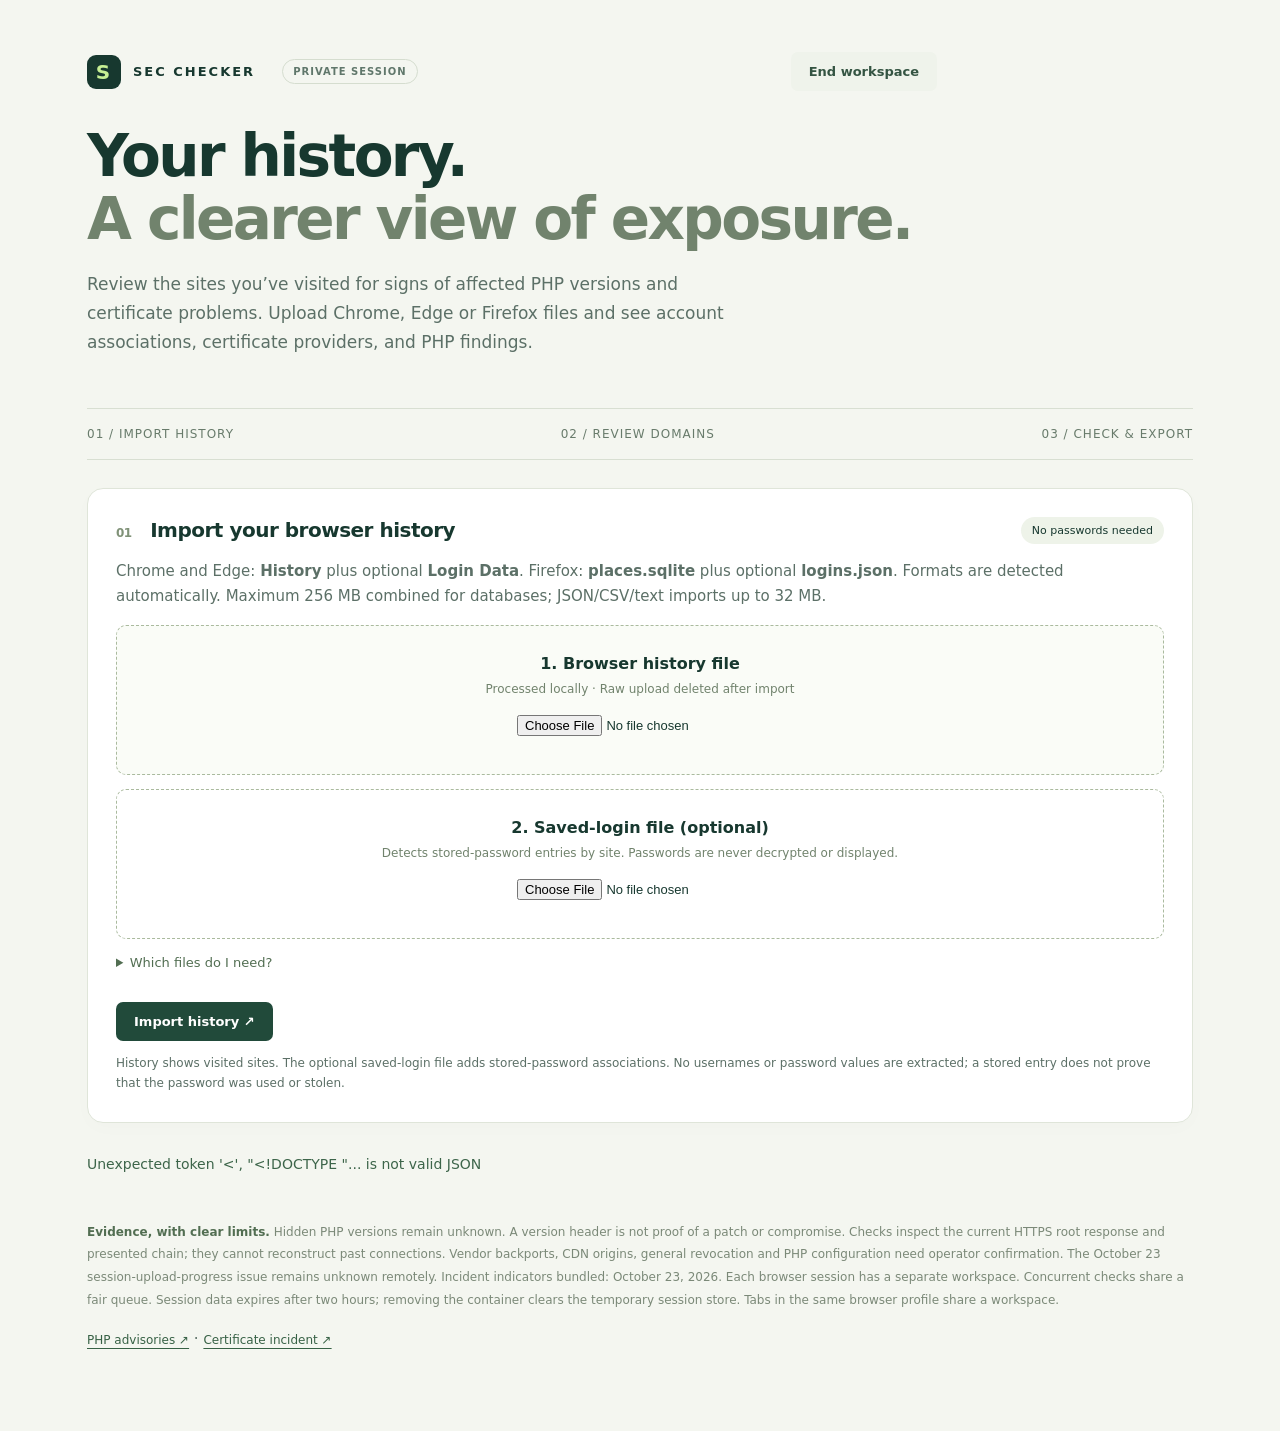
==== commit 16068ae1: "Replace custom login flow with fixed-username HTTP Basic authentication" ====
--- a/templates/index.html
+++ b/templates/index.html
@@ -1,6 +1,6 @@
 <!doctype html>
 <html lang="en"><head><meta charset="utf-8"><meta name="viewport" content="width=device-width, initial-scale=1"><meta name="csrf-token" content="{{ csrf }}"><title>Sec Checker · Private exposure review</title><link rel="stylesheet" href="/static/app.css"></head>
-<body><main><header><div class="brand"><span class="mark">S</span> SEC CHECKER <span class="local">PRIVATE SESSION</span><button id="logout" class="secondary">Sign out</button></div><h1>Your history.<br><span>A clearer view of exposure.</span></h1><p>Review the sites you’ve visited for signs of affected PHP versions and certificate problems. Upload Chrome, Edge or Firefox files and see account associations, certificate providers, and PHP findings.</p></header>
+<body><main><header><div class="brand"><span class="mark">S</span> SEC CHECKER <span class="local">PRIVATE SESSION</span><button id="logout" class="secondary" title="Clears this workspace. Close your private browser window to forget saved login credentials.">End workspace</button></div><h1>Your history.<br><span>A clearer view of exposure.</span></h1><p>Review the sites you’ve visited for signs of affected PHP versions and certificate problems. Upload Chrome, Edge or Firefox files and see account associations, certificate providers, and PHP findings.</p></header>
 <div class="steps"><span>01 / Import history</span><span>02 / Review domains</span><span>03 / Check & export</span></div>
 <section><div class="section-heading"><h2><b>01</b> Import your browser history</h2><span class="pill">No passwords needed</span></div><p>Chrome and Edge: <strong>History</strong> plus optional <strong>Login Data</strong>. Firefox: <strong>places.sqlite</strong> plus optional <strong>logins.json</strong>. Formats are detected automatically. Maximum 256 MB combined for databases; JSON/CSV/text imports up to 32 MB.</p><form id="upload-form"><label class="upload-zone" for="history"><strong>1. Browser history file</strong><span>Processed locally · Raw upload deleted after import</span><input id="history" name="history" type="file" required></label><label class="upload-zone optional-file" for="logins"><strong>2. Saved-login file (optional)</strong><span>Detects stored-password entries by site. Passwords are never decrypted or displayed.</span><input id="logins" name="logins" type="file"></label><details><summary>Which files do I need?</summary><table><thead><tr><th>Browser</th><th>Find the profile</th><th>History</th><th>Optional logins</th></tr></thead><tbody><tr><td>Chrome</td><td><code>chrome://version</code> → Profile Path</td><td>History</td><td>Login Data</td></tr><tr><td>Edge</td><td><code>edge://version</code> → Profile Path</td><td>History</td><td>Login Data (compatible logins SQLite stores)</td></tr><tr><td>Firefox</td><td><code>about:support</code> → Profile Folder</td><td>places.sqlite</td><td>logins.json</td></tr></tbody></table><p>Close the browser completely before copying files. Upload copies, not the whole profile. Firefox’s <strong>key4.db is not needed</strong>: we read site associations only, without decrypting usernames or passwords. Do not upload cookies or plaintext password CSV exports. Chrome Takeout JSON and URL lists are also accepted. History and login files should come from the same browser profile.</p></details><button id="upload" type="submit">Import history <span>↗</span></button></form><p class="notice">History shows visited sites. The optional saved-login file adds stored-password associations. No usernames or password values are extracted; a stored entry does not prove that the password was used or stolen.</p></section>
 <section id="review" hidden><div class="section-heading"><h2><b>02</b> Decide what gets checked</h2><span id="domain-count" class="pill"></span></div><p>Common adult domains are filtered automatically. Review the remaining names and leave sensitive sites unchecked. The automatic filter is incomplete.</p><div class="tools"><input type="search" id="search" aria-label="Filter domains" placeholder="Search domains…"><button id="stored" class="secondary">Select stored-password sites</button><button id="hints" class="secondary">Select login hints</button><button id="select-all" class="secondary">Select all sites</button><button id="visible" class="secondary">Select visible</button><button id="none" class="secondary">Clear selection</button></div><div id="domains"></div><div class="selection"><span id="selected">0 selected</span><label><input id="reviewed" type="checkbox"> I reviewed the selection and excluded sensitive sites.</label></div><div class="actions"><button id="scan">Check selected sites ↗</button><button id="cancel" class="secondary" disabled>Stop scan</button><button id="clear" class="secondary">Clear imported data</button></div><p class="notice">Each selected site sees a direct anonymous connection from your IP address. No credentials, cookies or exploit payloads are sent. Private network addresses are skipped.</p></section>
